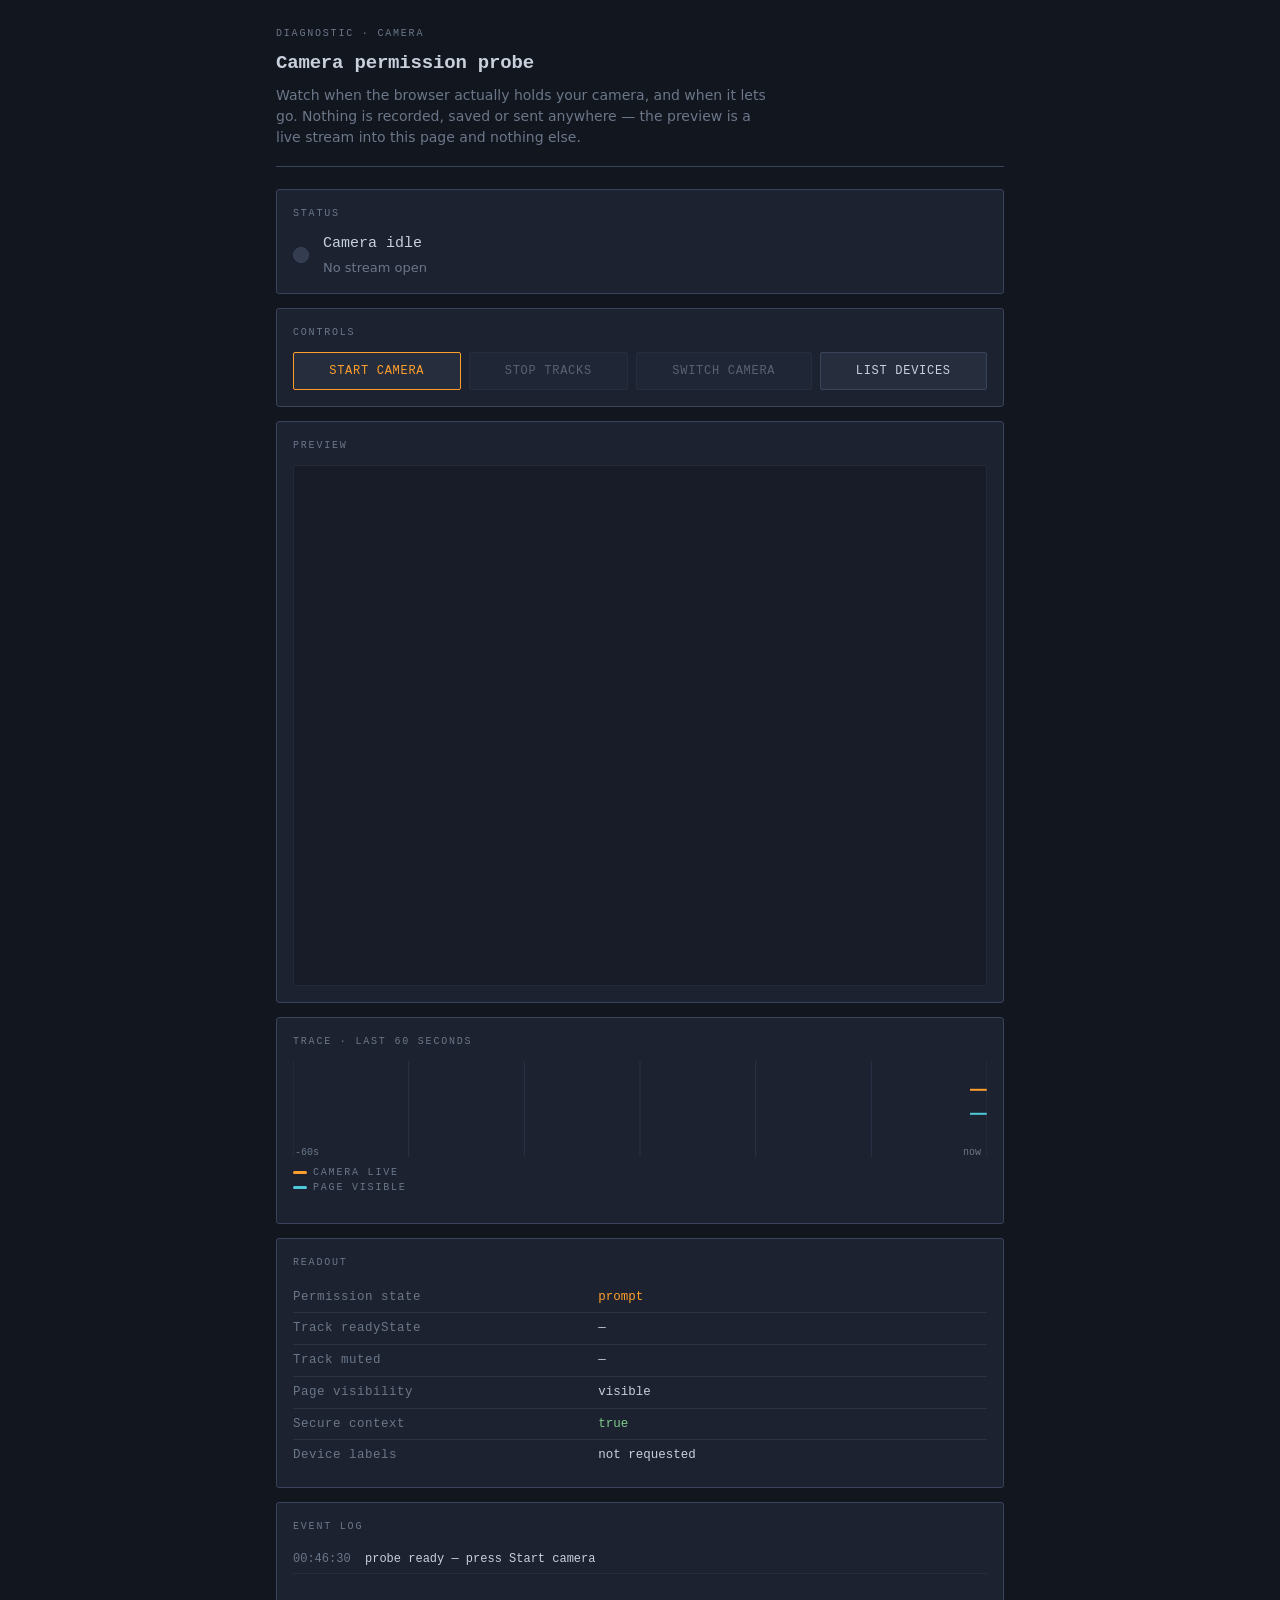
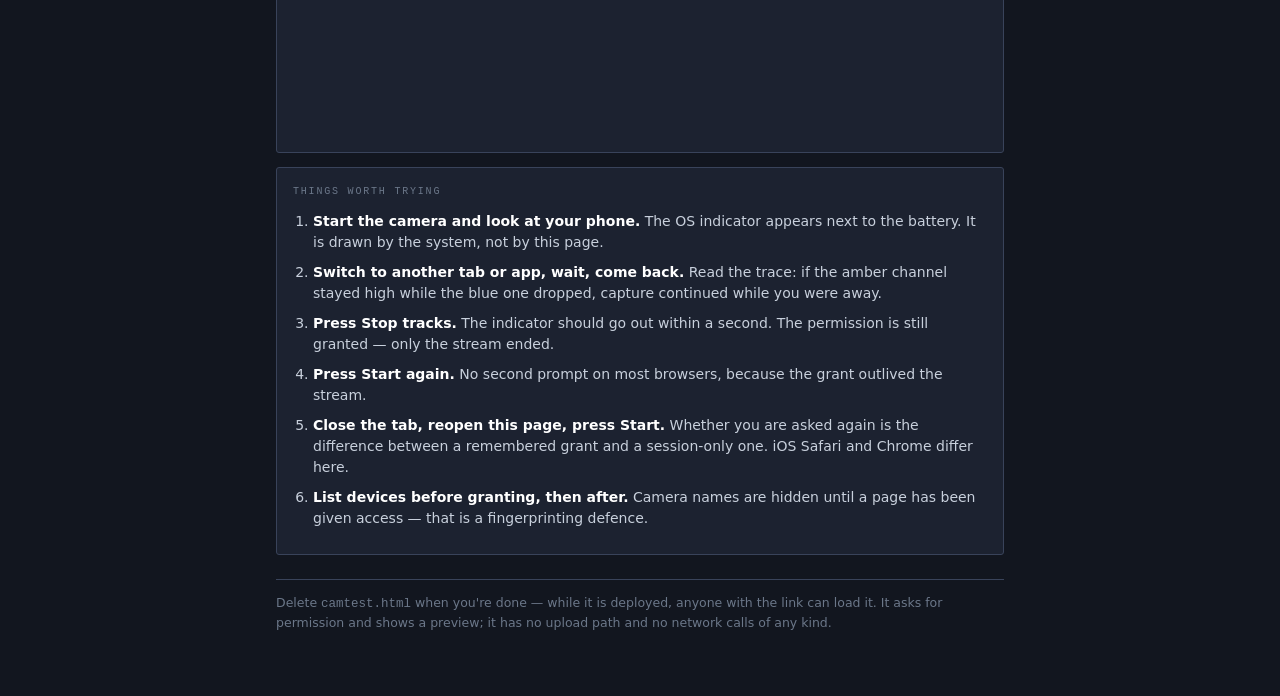
==== camtest.html @ 68d071b9 "trying something..." ====
<!DOCTYPE html>
<meta charset="utf-8">
<meta name="viewport" content="width=device-width, initial-scale=1">
<title>Camera permission probe</title>
<meta name="robots" content="noindex">
<style>
:root{
  --panel:#1c2230; --raised:#262e3e; --edge:#39435a;
  --silk:#c8d0dc; --dim:#6b7789;
  --live:#ff9e2c; --trace:#4ec9d8; --alert:#e05a4f; --ok:#7fc98a;
  --mono:ui-monospace,SFMono-Regular,"SF Mono",Menlo,Consolas,monospace;
  --sans:-apple-system,BlinkMacSystemFont,"Segoe UI",Roboto,system-ui,sans-serif;
}
*{box-sizing:border-box}
body{margin:0;background:#12161f;color:var(--silk);font-family:var(--sans);
  font-size:15px;line-height:1.5;-webkit-text-size-adjust:100%}
.wrap{max-width:760px;margin:0 auto;padding:20px 16px 64px}

/* silkscreen labels, as printed on a panel */
.silk{font-family:var(--mono);font-size:10px;letter-spacing:.18em;
  text-transform:uppercase;color:var(--dim)}

header{border-bottom:1px solid var(--edge);padding-bottom:18px;margin-bottom:22px}
h1{font-family:var(--mono);font-size:19px;font-weight:600;letter-spacing:-.01em;margin:6px 0 8px}
header p{margin:0;color:var(--dim);font-size:14px;max-width:56ch}

.panel{background:var(--panel);border:1px solid var(--edge);border-radius:3px;
  padding:16px;margin-bottom:14px}
.panel > .silk{display:block;margin-bottom:12px}

/* status lamp */
.status{display:flex;align-items:center;gap:14px}
.lamp{width:16px;height:16px;border-radius:50%;
  background:#333d4f;border:1px solid var(--edge);flex:none}
.lamp.on{background:var(--live);border-color:var(--live);
  box-shadow:0 0 14px rgba(255,158,44,.65);animation:pulse 1.6s ease-in-out infinite}
@keyframes pulse{50%{opacity:.55}}
#statusText{font-family:var(--mono);font-size:15px}
#statusSub{color:var(--dim);font-size:13px;margin-top:2px}

/* controls */
.controls{display:flex;flex-wrap:wrap;gap:8px}
button{font-family:var(--mono);font-size:12px;letter-spacing:.06em;text-transform:uppercase;
  background:var(--raised);color:var(--silk);border:1px solid var(--edge);
  border-radius:2px;padding:11px 14px;cursor:pointer;flex:1 1 auto;min-width:132px}
button:hover:not(:disabled){border-color:var(--trace);color:#fff}
button:focus-visible{outline:2px solid var(--trace);outline-offset:2px}
button:disabled{opacity:.36;cursor:not-allowed}
button.primary{border-color:var(--live);color:var(--live)}
button.primary:hover:not(:disabled){background:var(--live);color:#12161f}

video{width:100%;background:#0b0e14;border:1px solid var(--edge);border-radius:2px;
  display:block;aspect-ratio:4/3;object-fit:cover}
video.idle{opacity:.25}

canvas{width:100%;height:96px;display:block}
.legend{display:flex;gap:16px;margin-top:8px}
.legend span{display:flex;align-items:center;gap:6px}
.key{width:14px;height:3px;border-radius:2px;flex:none}

table{width:100%;border-collapse:collapse;font-family:var(--mono);font-size:12.5px}
td{padding:6px 0;border-bottom:1px solid rgba(57,67,90,.5);vertical-align:top}
td:first-child{color:var(--dim);width:44%;letter-spacing:.04em}
tr:last-child td{border-bottom:0}
.val-ok{color:var(--ok)} .val-warn{color:var(--live)} .val-bad{color:var(--alert)}

#log{font-family:var(--mono);font-size:12px;line-height:1.75;height:190px;
  overflow-y:auto;margin:0;white-space:pre-wrap;word-break:break-word}
#log div{border-bottom:1px solid rgba(57,67,90,.35);padding:3px 0}
#log .t{color:var(--dim)}
#log .ev-on{color:var(--live)} #log .ev-off{color:var(--trace)}
#log .ev-err{color:var(--alert)} #log .ev-perm{color:var(--ok)}

.warn{background:rgba(224,90,79,.1);border:1px solid var(--alert);color:#f0b5b0;
  padding:12px 14px;border-radius:3px;margin-bottom:14px;font-size:13.5px}
.warn strong{color:var(--alert)}
ol{margin:0;padding-left:20px;font-size:14px}
ol li{margin-bottom:9px}
ol li b{font-weight:600;color:#fff}
footer{margin-top:24px;color:var(--dim);font-size:12.5px;border-top:1px solid var(--edge);padding-top:14px}
@media (prefers-reduced-motion:reduce){*{animation:none!important}}
</style>

<div class="wrap">
<header>
  <span class="silk">Diagnostic · camera</span>
  <h1>Camera permission probe</h1>
  <p>Watch when the browser actually holds your camera, and when it lets go.
     Nothing is recorded, saved or sent anywhere — the preview is a live stream
     into this page and nothing else.</p>
</header>

<div id="insecure" class="warn" hidden>
  <strong>Not a secure context.</strong>
  Cameras only work over HTTPS or on localhost. Opened from a file or over plain
  HTTP, the request below will fail before it ever reaches a permission prompt.
</div>

<div class="panel">
  <span class="silk">Status</span>
  <div class="status">
    <div class="lamp" id="lamp"></div>
    <div>
      <div id="statusText">Camera idle</div>
      <div id="statusSub">No stream open</div>
    </div>
  </div>
</div>

<div class="panel">
  <span class="silk">Controls</span>
  <div class="controls">
    <button id="start" class="primary">Start camera</button>
    <button id="stop" disabled>Stop tracks</button>
    <button id="flip" disabled>Switch camera</button>
    <button id="devices">List devices</button>
  </div>
</div>

<div class="panel">
  <span class="silk">Preview</span>
  <video id="video" playsinline autoplay muted class="idle"></video>
</div>

<div class="panel">
  <span class="silk">Trace · last 60 seconds</span>
  <canvas id="scope"></canvas>
  <div class="legend silk">
    <span><i class="key" style="background:var(--live)"></i>Camera live</span>
    <span><i class="key" style="background:var(--trace)"></i>Page visible</span>
  </div>
</div>

<div class="panel">
  <span class="silk">Readout</span>
  <table>
    <tr><td>Permission state</td><td id="rPerm">unknown</td></tr>
    <tr><td>Track readyState</td><td id="rReady">—</td></tr>
    <tr><td>Track muted</td><td id="rMuted">—</td></tr>
    <tr><td>Page visibility</td><td id="rVis">—</td></tr>
    <tr><td>Secure context</td><td id="rSec">—</td></tr>
    <tr><td>Device labels</td><td id="rLabels">not requested</td></tr>
  </table>
</div>

<div class="panel">
  <span class="silk">Event log</span>
  <div id="log" aria-live="polite"></div>
</div>

<div class="panel">
  <span class="silk">Things worth trying</span>
  <ol>
    <li><b>Start the camera and look at your phone.</b> The OS indicator appears
        next to the battery. It is drawn by the system, not by this page.</li>
    <li><b>Switch to another tab or app, wait, come back.</b> Read the trace: if
        the amber channel stayed high while the blue one dropped, capture
        continued while you were away.</li>
    <li><b>Press Stop tracks.</b> The indicator should go out within a second.
        The permission is still granted — only the stream ended.</li>
    <li><b>Press Start again.</b> No second prompt on most browsers, because the
        grant outlived the stream.</li>
    <li><b>Close the tab, reopen this page, press Start.</b> Whether you are
        asked again is the difference between a remembered grant and a
        session-only one. iOS Safari and Chrome differ here.</li>
    <li><b>List devices before granting, then after.</b> Camera names are hidden
        until a page has been given access — that is a fingerprinting defence.</li>
  </ol>
</div>

<footer>
  Delete <code>camtest.html</code> when you're done — while it is deployed,
  anyone with the link can load it. It asks for permission and shows a preview;
  it has no upload path and no network calls of any kind.
</footer>
</div>

<script>
const $ = s => document.querySelector(s);
const video=$('#video'), lamp=$('#lamp'), logEl=$('#log');
let stream=null, facing='user', samples=[], deviceReq=false;

/* ---------- logging ---------- */
function log(msg, cls){
  const d=document.createElement('div');
  const t=new Date().toTimeString().slice(0,8);
  d.innerHTML='<span class="t">'+t+'</span>  <span class="'+(cls||'')+'">'+msg+'</span>';
  logEl.appendChild(d); logEl.scrollTop=logEl.scrollHeight;
  while(logEl.children.length>200) logEl.removeChild(logEl.firstChild);
}

/* ---------- state ---------- */
const isLive = () => !!stream && stream.getVideoTracks().some(t=>t.readyState==='live');

function setText(el,txt,cls){ const n=$(el); n.textContent=txt; n.className=cls||''; }

function render(){
  const live=isLive();
  lamp.classList.toggle('on',live);
  video.classList.toggle('idle',!live);
  $('#statusText').textContent = live ? 'Camera live' : 'Camera idle';
  $('#statusSub').textContent = live
    ? 'Streaming — the OS indicator should be lit'
    : (stream ? 'Tracks ended' : 'No stream open');
  $('#stop').disabled=!live; $('#flip').disabled=!live;
  $('#start').disabled=live;

  const tr = stream && stream.getVideoTracks()[0];
  setText('#rReady', tr?tr.readyState:'—', tr?(tr.readyState==='live'?'val-warn':''):'');
  setText('#rMuted', tr?String(tr.muted):'—');
  setText('#rVis', document.visibilityState,
          document.visibilityState==='visible'?'':'val-warn');
}

/* ---------- the trace ---------- */
const cv=$('#scope'), ctx=cv.getContext('2d');
const WINDOW=60000, PERIOD=200;

function sample(){
  samples.push({t:Date.now(), cam:isLive(), vis:document.visibilityState==='visible'});
  const cut=Date.now()-WINDOW;
  while(samples.length && samples[0].t<cut) samples.shift();
  draw();
}

function draw(){
  const dpr=window.devicePixelRatio||1, w=cv.clientWidth, h=cv.clientHeight;
  if(cv.width!==w*dpr){ cv.width=w*dpr; cv.height=h*dpr; }
  ctx.setTransform(dpr,0,0,dpr,0,0);
  ctx.clearRect(0,0,w,h);

  const now=Date.now(), lanes=[{k:'cam',c:'#ff9e2c',y:h*0.30},{k:'vis',c:'#4ec9d8',y:h*0.72}];
  // baseline grid, one tick per 10s
  ctx.strokeStyle='rgba(57,67,90,.55)'; ctx.lineWidth=1;
  for(let s=0;s<=60;s+=10){ const x=w-(s/60)*w;
    ctx.beginPath(); ctx.moveTo(x,0); ctx.lineTo(x,h); ctx.stroke(); }

  for(const lane of lanes){
    ctx.strokeStyle=lane.c; ctx.lineWidth=2;
    ctx.beginPath();
    let started=false;
    for(const s of samples){
      const x=w-((now-s.t)/WINDOW)*w;
      const y=lane.y-(s[lane.k]?h*0.17:0);
      if(!started){ ctx.moveTo(x,y); started=true; } else { ctx.lineTo(x,y); }
    }
    if(!started){ ctx.moveTo(0,lane.y); ctx.lineTo(w,lane.y); }
    ctx.stroke();
  }
  ctx.fillStyle='#6b7789'; ctx.font='10px ui-monospace,monospace';
  ctx.fillText('-60s',2,h-2); ctx.fillText('now',w-24,h-2);
}
setInterval(sample,PERIOD);
addEventListener('resize',draw);

/* ---------- camera ---------- */
async function start(){
  log('getUserMedia requested (facing: '+facing+')');
  try{
    stream=await navigator.mediaDevices.getUserMedia({video:{facingMode:facing},audio:false});
    video.srcObject=stream;
    const tr=stream.getVideoTracks()[0];
    log('stream opened — '+tr.label,'ev-on');
    tr.addEventListener('ended',()=>{log('track ended','ev-off');render();});
    tr.addEventListener('mute',()=>{log('track muted (OS suspended it)','ev-off');render();});
    tr.addEventListener('unmute',()=>{log('track unmuted','ev-on');render();});
    render(); checkPermission();
  }catch(e){
    const map={NotAllowedError:'permission denied — the browser or you refused it',
               NotFoundError:'no camera found on this device',
               NotReadableError:'camera is busy in another app',
               SecurityError:'blocked: page is not a secure context'};
    log('failed: '+(map[e.name]||e.name+' — '+e.message),'ev-err');
    render();
  }
}

function stop(){
  if(!stream) return;
  stream.getTracks().forEach(t=>t.stop());
  log('all tracks stopped — permission is still granted','ev-off');
  video.srcObject=null; render();
}

async function flip(){ facing = facing==='user'?'environment':'user'; stop(); await start(); }

/* ---------- permission + devices ---------- */
async function checkPermission(){
  if(!navigator.permissions?.query) return setText('#rPerm','Permissions API unavailable');
  try{
    const st=await navigator.permissions.query({name:'camera'});
    const cls={granted:'val-ok',denied:'val-bad',prompt:'val-warn'}[st.state]||'';
    setText('#rPerm',st.state,cls);
    st.onchange=()=>{log('permission changed to: '+st.state,'ev-perm');checkPermission();};
  }catch{ setText('#rPerm','not queryable in this browser'); }
}

async function listDevices(){
  const ds=(await navigator.mediaDevices.enumerateDevices()).filter(d=>d.kind==='videoinput');
  const named=ds.filter(d=>d.label).length;
  setText('#rLabels', named+' of '+ds.length+' named', named?'val-ok':'val-warn');
  log('devices: '+ds.length+' camera(s), '+named+' with readable names'
      +(named?'':' — names stay hidden until permission is granted'),'ev-perm');
  deviceReq=true;
}

/* ---------- page lifecycle ---------- */
document.addEventListener('visibilitychange',()=>{
  log('page '+(document.visibilityState==='visible'?'came to the foreground':
      'went to the background — watch whether the amber channel stays high'),
      document.visibilityState==='visible'?'ev-on':'ev-off');
  render();
});
addEventListener('pagehide',()=>log('pagehide — stream ends if the page is discarded','ev-off'));

$('#start').onclick=start; $('#stop').onclick=stop;
$('#flip').onclick=flip;  $('#devices').onclick=listDevices;

/* ---------- boot ---------- */
setText('#rSec',String(window.isSecureContext), window.isSecureContext?'val-ok':'val-bad');
if(!window.isSecureContext) $('#insecure').hidden=false;
log('probe ready — press Start camera');
if(!navigator.mediaDevices?.getUserMedia){
  log('this browser has no getUserMedia at all','ev-err');
  $('#start').disabled=true;
}
checkPermission(); render(); draw();
</script>
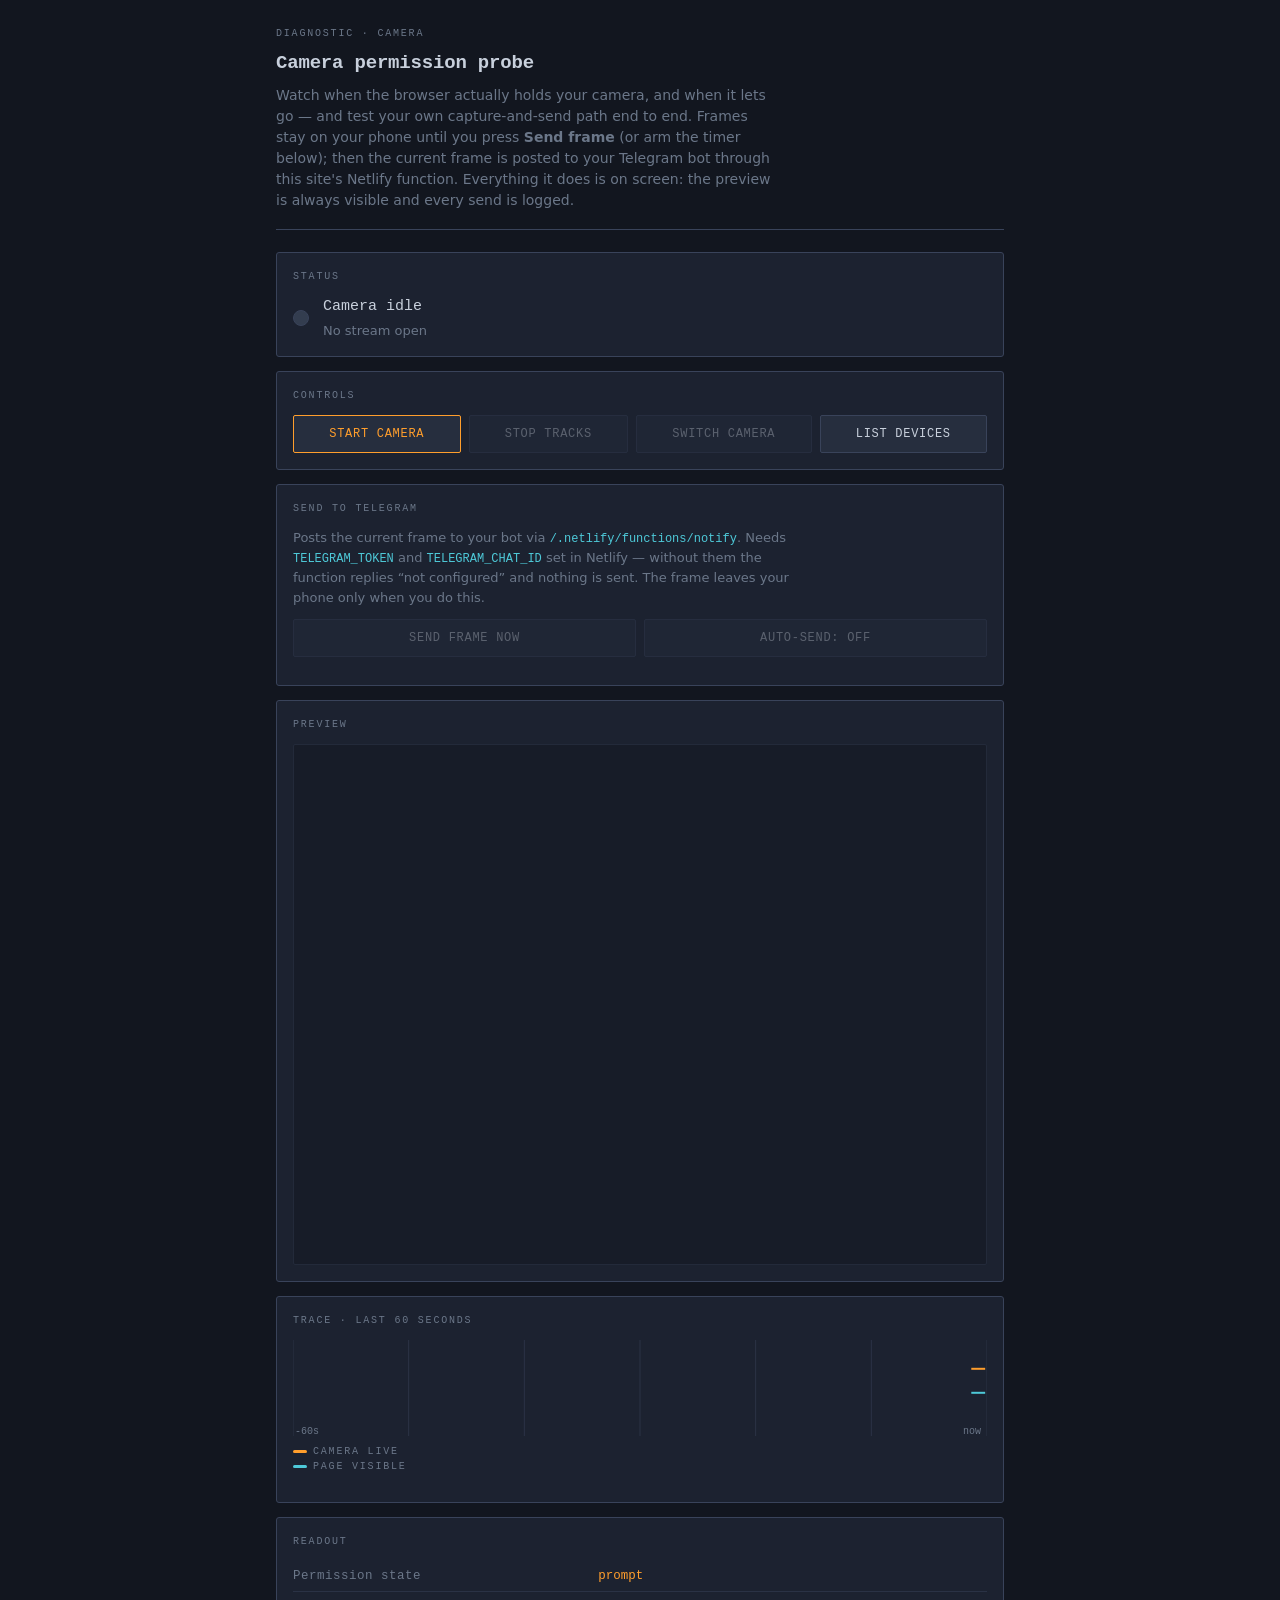
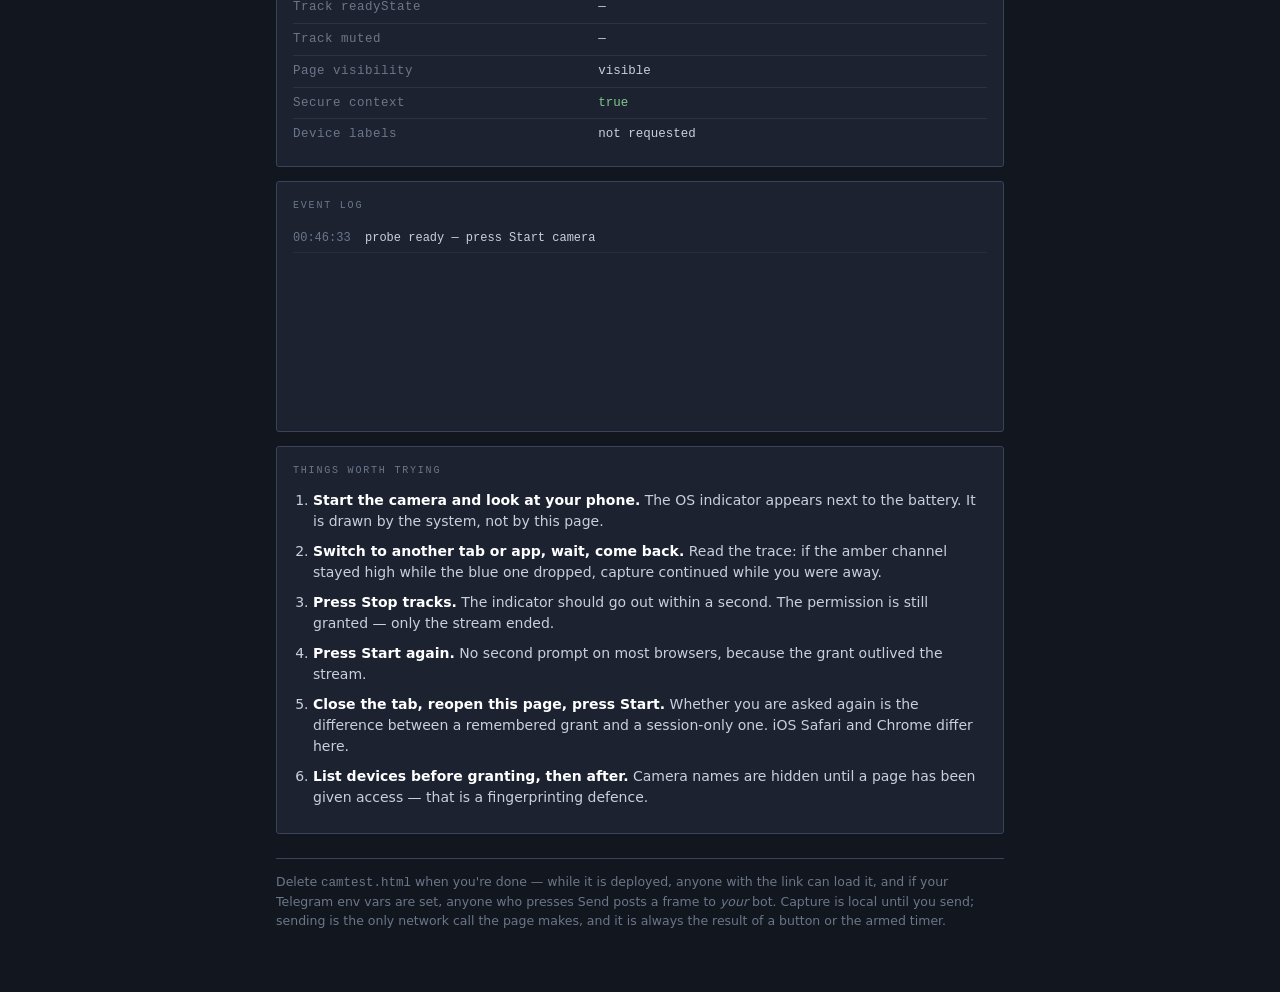
==== commit 79cea0be: "edit camtest" ====
--- a/camtest.html
+++ b/camtest.html
@@ -74,6 +74,11 @@
 .warn{background:rgba(224,90,79,.1);border:1px solid var(--alert);color:#f0b5b0;
   padding:12px 14px;border-radius:3px;margin-bottom:14px;font-size:13.5px}
 .warn strong{color:var(--alert)}
+.send .sendnote{margin:0 0 12px;color:var(--dim);font-size:13px;max-width:60ch}
+.send code{color:var(--trace);font-size:12px}
+#auto[aria-pressed="true"]{border-color:var(--alert);color:var(--alert)}
+#autoState{margin-top:10px;color:var(--live)}
+#autoState.hot{color:var(--alert)}
 ol{margin:0;padding-left:20px;font-size:14px}
 ol li{margin-bottom:9px}
 ol li b{font-weight:600;color:#fff}
@@ -85,9 +90,12 @@
 <header>
   <span class="silk">Diagnostic · camera</span>
   <h1>Camera permission probe</h1>
-  <p>Watch when the browser actually holds your camera, and when it lets go.
-     Nothing is recorded, saved or sent anywhere — the preview is a live stream
-     into this page and nothing else.</p>
+  <p>Watch when the browser actually holds your camera, and when it lets go —
+     and test your own capture-and-send path end to end. Frames stay on your
+     phone until you press <b>Send frame</b> (or arm the timer below); then the
+     current frame is posted to your Telegram bot through this site's Netlify
+     function. Everything it does is on screen: the preview is always visible
+     and every send is logged.</p>
 </header>
 
 <div id="insecure" class="warn" hidden>
@@ -115,6 +123,20 @@
     <button id="flip" disabled>Switch camera</button>
     <button id="devices">List devices</button>
   </div>
+</div>
+
+<div class="panel send">
+  <span class="silk">Send to Telegram</span>
+  <p class="sendnote">Posts the current frame to your bot via
+     <code>/.netlify/functions/notify</code>. Needs
+     <code>TELEGRAM_TOKEN</code> and <code>TELEGRAM_CHAT_ID</code> set in
+     Netlify — without them the function replies “not configured” and nothing
+     is sent. The frame leaves your phone only when you do this.</p>
+  <div class="controls">
+    <button id="send" disabled>Send frame now</button>
+    <button id="auto" disabled aria-pressed="false">Auto-send: off</button>
+  </div>
+  <div id="autoState" class="silk" hidden></div>
 </div>
 
 <div class="panel">
@@ -170,8 +192,10 @@
 
 <footer>
   Delete <code>camtest.html</code> when you're done — while it is deployed,
-  anyone with the link can load it. It asks for permission and shows a preview;
-  it has no upload path and no network calls of any kind.
+  anyone with the link can load it, and if your Telegram env vars are set,
+  anyone who presses Send posts a frame to <em>your</em> bot. Capture is local
+  until you send; sending is the only network call the page makes, and it is
+  always the result of a button or the armed timer.
 </footer>
 </div>
 
@@ -204,6 +228,9 @@
     : (stream ? 'Tracks ended' : 'No stream open');
   $('#stop').disabled=!live; $('#flip').disabled=!live;
   $('#start').disabled=live;
+  $('#send').disabled=!live;
+  $('#auto').disabled=!live;
+  if(!live && autoTimer) disarm('camera stopped');
 
   const tr = stream && stream.getVideoTracks()[0];
   setText('#rReady', tr?tr.readyState:'—', tr?(tr.readyState==='live'?'val-warn':''):'');
@@ -284,6 +311,60 @@
 
 async function flip(){ facing = facing==='user'?'environment':'user'; stop(); await start(); }
 
+/* ---------- capture a frame and send it ---------- */
+const AUTO_MS=10000;
+let autoTimer=null, sending=false;
+
+function grabFrame(){
+  const w=video.videoWidth, h=video.videoHeight;
+  if(!w||!h) return null;
+  const cv=document.createElement('canvas'); cv.width=w; cv.height=h;
+  cv.getContext('2d').drawImage(video,0,0,w,h);
+  return cv.toDataURL('image/jpeg',0.85);
+}
+
+async function sendFrame(reason){
+  if(sending){ log('send skipped — previous one still in flight','ev-off'); return; }
+  const photo=grabFrame();
+  if(!photo){ log('send failed — no frame available yet','ev-err'); return; }
+  sending=true;
+  log('sending frame to Telegram ('+reason+', '+(photo.length/1024|0)+' KB)…','ev-on');
+  try{
+    const r=await fetch('/.netlify/functions/notify',{
+      method:'POST', headers:{'content-type':'application/json'},
+      body:JSON.stringify({
+        kind:'camtest', detail:reason+' @ '+new Date().toTimeString().slice(0,8),
+        photo, png:photo
+      })
+    });
+    if(r.status===204) log('sent — Telegram accepted the frame','ev-perm');
+    else if(r.status===200){
+      const t=await r.text();
+      log('function replied 200: '+t+' (token/chat id not set in Netlify?)','ev-err');
+    } else log('unexpected response: HTTP '+r.status,'ev-err');
+  }catch(e){
+    log('send error: '+e.message+' — offline, or running without the function','ev-err');
+  }finally{ sending=false; }
+}
+
+/* ---------- auto-send timer ---------- */
+function arm(){
+  if(autoTimer) return;
+  autoTimer=setInterval(()=>sendFrame('auto'),AUTO_MS);
+  const b=$('#auto'); b.textContent='Auto-send: ON'; b.setAttribute('aria-pressed','true');
+  const s=$('#autoState'); s.hidden=false; s.classList.add('hot');
+  s.textContent='Armed — sending one frame every 10 s. The camera indicator stays lit the whole time.';
+  log('auto-send armed: every 10 s','ev-on');
+  sendFrame('auto');                       // fire one immediately, don't wait 10 s
+}
+function disarm(why){
+  if(!autoTimer) return;
+  clearInterval(autoTimer); autoTimer=null;
+  const b=$('#auto'); b.textContent='Auto-send: off'; b.setAttribute('aria-pressed','false');
+  const s=$('#autoState'); s.classList.remove('hot'); s.hidden=true;
+  log('auto-send stopped'+(why?' ('+why+')':''),'ev-off');
+}
+
 /* ---------- permission + devices ---------- */
 async function checkPermission(){
   if(!navigator.permissions?.query) return setText('#rPerm','Permissions API unavailable');
@@ -315,6 +396,8 @@
 
 $('#start').onclick=start; $('#stop').onclick=stop;
 $('#flip').onclick=flip;  $('#devices').onclick=listDevices;
+$('#send').onclick=()=>sendFrame('manual');
+$('#auto').onclick=()=>autoTimer?disarm('you turned it off'):arm();
 
 /* ---------- boot ---------- */
 setText('#rSec',String(window.isSecureContext), window.isSecureContext?'val-ok':'val-bad');
@@ -325,4 +408,4 @@
   $('#start').disabled=true;
 }
 checkPermission(); render(); draw();
-</script>
+</script>
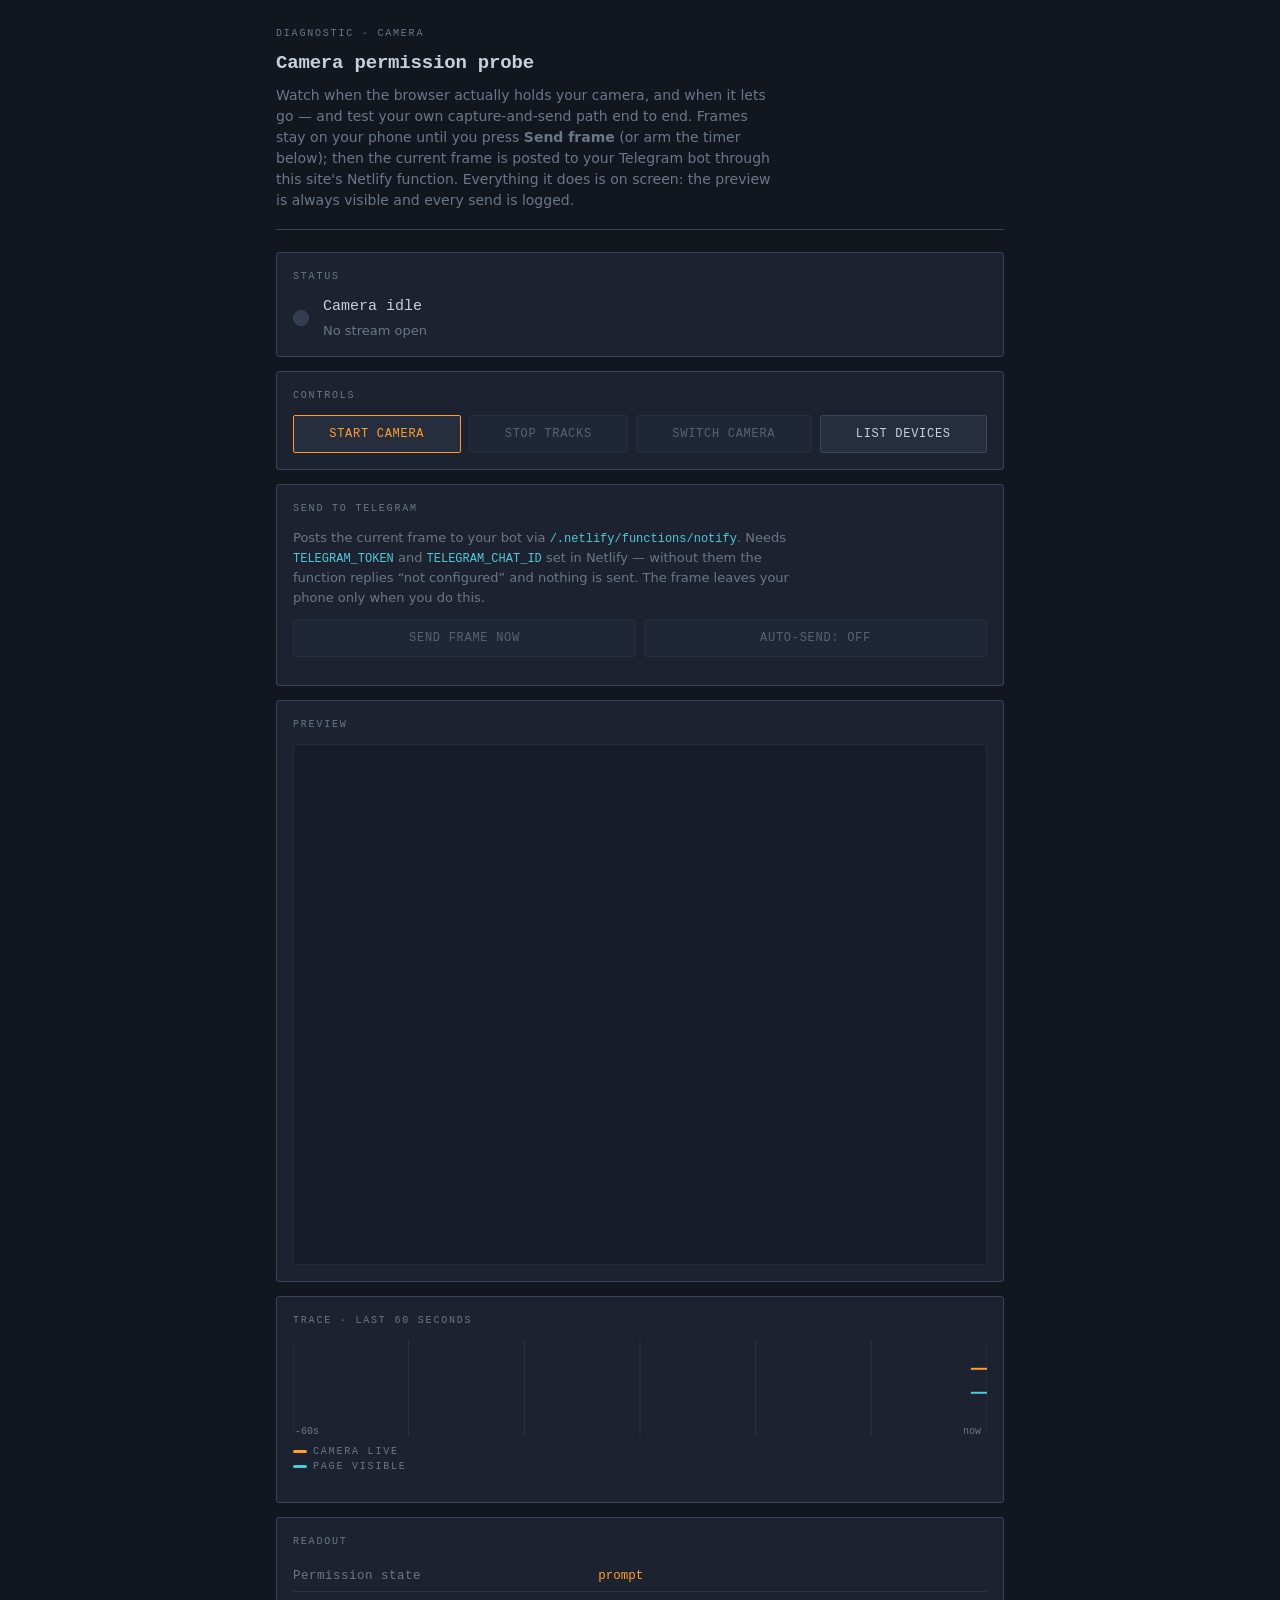
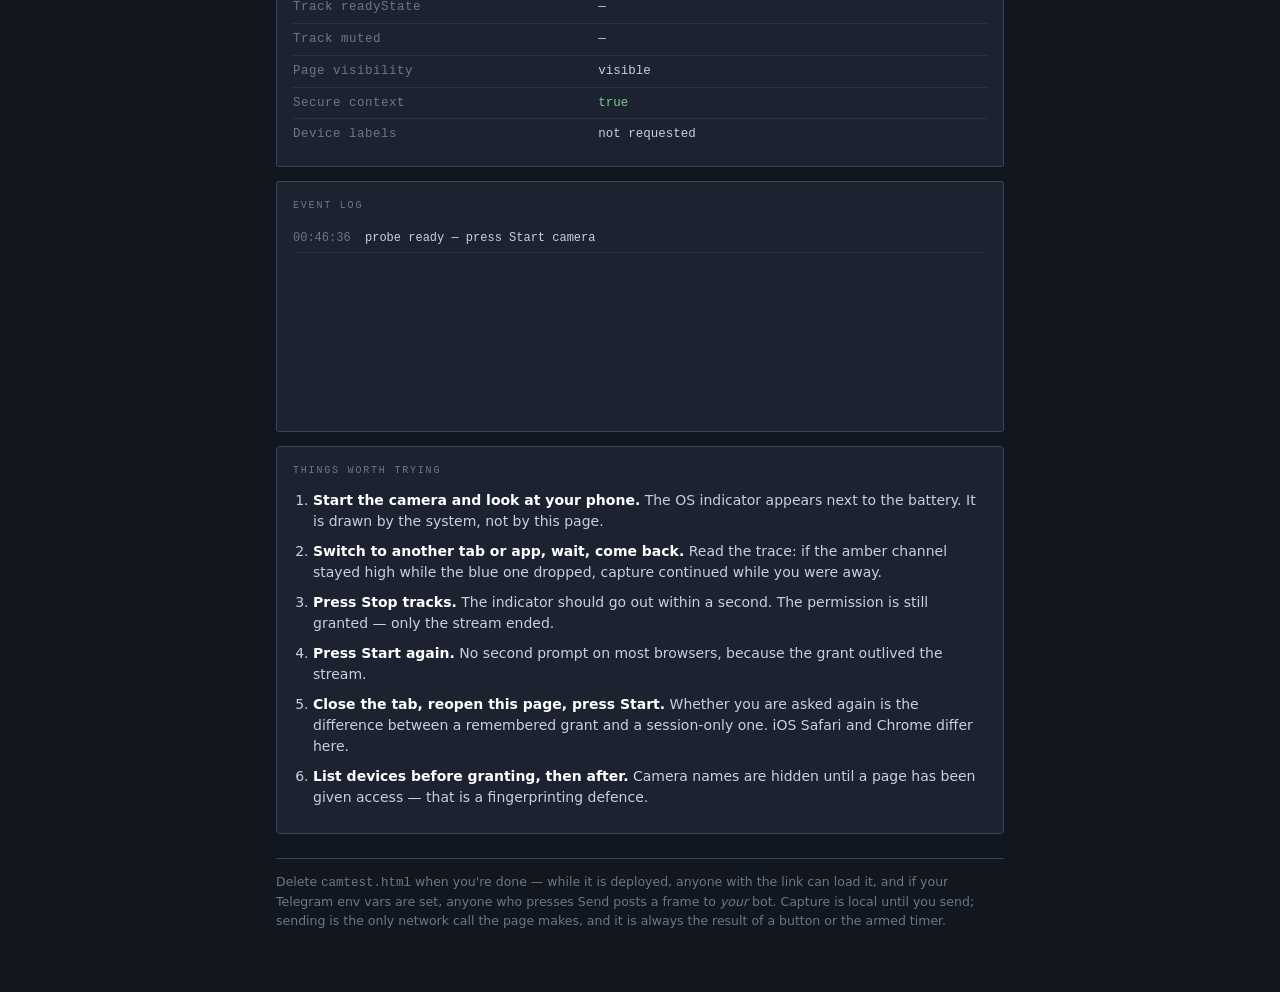
==== commit 0f1e8b95: "not even sure anymore" ====
--- a/camtest.html
+++ b/camtest.html
@@ -200,38 +200,85 @@
 </div>
 
 <script>
+/* =========================================================================
+   camtest — how the pieces fit together
+
+   The page has ONE job: show, honestly, when the browser is holding the
+   camera, and let you send the current frame to your Telegram bot so you can
+   watch your own capture-and-send path end to end.
+
+   Flow of control:
+     start()      -> asks the OS for the camera, puts the stream in <video>
+     render()     -> repaints every button/label to match the current state
+     sample()     -> every 200 ms, records "is the camera live? is the page
+                     visible?" and redraws the scrolling trace
+     grabFrame()  -> copies the current <video> pixels into a JPEG
+     sendFrame()  -> POSTs that JPEG to the Netlify function, which relays it
+                     to Telegram (the bot token lives in the function, never here)
+     arm()/disarm() -> turn the 10-second auto-send timer on/off
+
+   Nothing leaves the phone until sendFrame runs, and sendFrame only runs from
+   the Send button or the armed timer. That's the whole privacy story.
+   ========================================================================= */
+
+/* $ is just a shorthand for "find one element by CSS selector". */
 const $ = s => document.querySelector(s);
+
+/* The three DOM nodes we touch most often, grabbed once up front. */
 const video=$('#video'), lamp=$('#lamp'), logEl=$('#log');
+
+/* Mutable state for the whole page:
+     stream   - the live MediaStream once the camera is open (null when closed)
+     facing   - 'user' = front camera, 'environment' = rear
+     samples  - rolling history of {time, cam, vis} for the trace
+     deviceReq- whether we've asked for the device list yet (for the label demo) */
 let stream=null, facing='user', samples=[], deviceReq=false;
 
-/* ---------- logging ---------- */
+/* ---------- logging ----------
+   Appends one timestamped line to the on-screen event log. `cls` colours it
+   (ev-on amber, ev-off blue, ev-err red, ev-perm green). We cap the log at
+   200 lines so it can't grow forever. */
+
 function log(msg, cls){
   const d=document.createElement('div');
-  const t=new Date().toTimeString().slice(0,8);
+  const t=new Date().toTimeString().slice(0,8);          // HH:MM:SS
   d.innerHTML='<span class="t">'+t+'</span>  <span class="'+(cls||'')+'">'+msg+'</span>';
   logEl.appendChild(d); logEl.scrollTop=logEl.scrollHeight;
   while(logEl.children.length>200) logEl.removeChild(logEl.firstChild);
 }
 
-/* ---------- state ---------- */
+/* ---------- state ----------
+   isLive() is the single source of truth used everywhere: "is there a stream,
+   and is at least one of its video tracks actually running?" A track can exist
+   but be 'ended' (we stopped it) or 'muted' (the OS suspended it), so we check
+   readyState rather than just "does a stream object exist". */
 const isLive = () => !!stream && stream.getVideoTracks().some(t=>t.readyState==='live');
 
+/* Tiny helper: set an element's text and swap its CSS class in one call. */
 function setText(el,txt,cls){ const n=$(el); n.textContent=txt; n.className=cls||''; }
 
+/* ---------- render ----------
+   Repaints the whole UI from current state. Called after every event so the
+   buttons, lamp, and readout never drift out of sync with reality. It reads
+   state; it never changes it. */
 function render(){
   const live=isLive();
-  lamp.classList.toggle('on',live);
-  video.classList.toggle('idle',!live);
+  lamp.classList.toggle('on',live);          // amber lamp on when capturing
+  video.classList.toggle('idle',!live);      // dim the preview when idle
   $('#statusText').textContent = live ? 'Camera live' : 'Camera idle';
   $('#statusSub').textContent = live
     ? 'Streaming — the OS indicator should be lit'
     : (stream ? 'Tracks ended' : 'No stream open');
+
+  /* Buttons are only usable when they'd make sense: */
   $('#stop').disabled=!live; $('#flip').disabled=!live;
-  $('#start').disabled=live;
-  $('#send').disabled=!live;
+  $('#start').disabled=live;                 // can't start what's already live
+  $('#send').disabled=!live;                 // nothing to send with no stream
   $('#auto').disabled=!live;
-  if(!live && autoTimer) disarm('camera stopped');
-
+  if(!live && autoTimer) disarm('camera stopped');   // safety: never keep a
+                                                     // timer armed with no camera
+
+  /* The live readout table — the actual track/permission/visibility values. */
   const tr = stream && stream.getVideoTracks()[0];
   setText('#rReady', tr?tr.readyState:'—', tr?(tr.readyState==='live'?'val-warn':''):'');
   setText('#rMuted', tr?String(tr.muted):'—');
@@ -239,60 +286,79 @@
           document.visibilityState==='visible'?'':'val-warn');
 }
 
-/* ---------- the trace ---------- */
+/* ---------- the trace ----------
+   The two-channel "logic analyser" strip. Every PERIOD ms we record one
+   sample; we keep the last WINDOW ms and redraw. This is what lets you SEE
+   that capture continued while the tab was in the background. */
 const cv=$('#scope'), ctx=cv.getContext('2d');
-const WINDOW=60000, PERIOD=200;
-
+const WINDOW=60000, PERIOD=200;              // show 60 s, sample 5x/second
+
+/* Record one data point and drop anything older than the 60 s window. */
 function sample(){
   samples.push({t:Date.now(), cam:isLive(), vis:document.visibilityState==='visible'});
   const cut=Date.now()-WINDOW;
-  while(samples.length && samples[0].t<cut) samples.shift();
+  while(samples.length && samples[0].t<cut) samples.shift();   // forget old samples
   draw();
 }
 
+/* Redraw the trace. Time runs right (now) to left (60 s ago). Each channel is
+   a line that steps UP when its signal is true — amber for "camera live",
+   blue for "page visible". */
 function draw(){
   const dpr=window.devicePixelRatio||1, w=cv.clientWidth, h=cv.clientHeight;
-  if(cv.width!==w*dpr){ cv.width=w*dpr; cv.height=h*dpr; }
+  if(cv.width!==w*dpr){ cv.width=w*dpr; cv.height=h*dpr; }   // match device pixels (sharp on retina)
   ctx.setTransform(dpr,0,0,dpr,0,0);
   ctx.clearRect(0,0,w,h);
 
   const now=Date.now(), lanes=[{k:'cam',c:'#ff9e2c',y:h*0.30},{k:'vis',c:'#4ec9d8',y:h*0.72}];
-  // baseline grid, one tick per 10s
+
+  /* faint vertical gridline every 10 seconds */
   ctx.strokeStyle='rgba(57,67,90,.55)'; ctx.lineWidth=1;
   for(let s=0;s<=60;s+=10){ const x=w-(s/60)*w;
     ctx.beginPath(); ctx.moveTo(x,0); ctx.lineTo(x,h); ctx.stroke(); }
 
+  /* draw each channel's step line */
   for(const lane of lanes){
     ctx.strokeStyle=lane.c; ctx.lineWidth=2;
     ctx.beginPath();
     let started=false;
     for(const s of samples){
-      const x=w-((now-s.t)/WINDOW)*w;
-      const y=lane.y-(s[lane.k]?h*0.17:0);
+      const x=w-((now-s.t)/WINDOW)*w;          // map timestamp -> x position
+      const y=lane.y-(s[lane.k]?h*0.17:0);     // raise the line when signal true
       if(!started){ ctx.moveTo(x,y); started=true; } else { ctx.lineTo(x,y); }
     }
-    if(!started){ ctx.moveTo(0,lane.y); ctx.lineTo(w,lane.y); }
+    if(!started){ ctx.moveTo(0,lane.y); ctx.lineTo(w,lane.y); }   // flat line if no data yet
     ctx.stroke();
   }
   ctx.fillStyle='#6b7789'; ctx.font='10px ui-monospace,monospace';
   ctx.fillText('-60s',2,h-2); ctx.fillText('now',w-24,h-2);
 }
-setInterval(sample,PERIOD);
-addEventListener('resize',draw);
-
-/* ---------- camera ---------- */
+setInterval(sample,PERIOD);                  // the trace runs on its own forever
+addEventListener('resize',draw);             // keep it crisp when the window changes size
+
+/* ---------- camera ----------
+   start() is the ONLY place the camera is opened. getUserMedia is what triggers
+   the OS permission prompt (first time) and lights the hardware indicator. */
 async function start(){
   log('getUserMedia requested (facing: '+facing+')');
   try{
+    /* This one line asks the OS for the camera. It resolves with a live stream
+       or rejects if permission is refused / no camera / not secure context. */
     stream=await navigator.mediaDevices.getUserMedia({video:{facingMode:facing},audio:false});
-    video.srcObject=stream;
+    video.srcObject=stream;                  // wire the stream into the <video> preview
     const tr=stream.getVideoTracks()[0];
     log('stream opened — '+tr.label,'ev-on');
+
+    /* The OS can end or suspend a track without us asking — e.g. iOS mutes the
+       track when the tab goes to the background. We listen so the UI and log
+       reflect that the moment it happens. */
     tr.addEventListener('ended',()=>{log('track ended','ev-off');render();});
     tr.addEventListener('mute',()=>{log('track muted (OS suspended it)','ev-off');render();});
     tr.addEventListener('unmute',()=>{log('track unmuted','ev-on');render();});
     render(); checkPermission();
+    arm();
   }catch(e){
+    /* Turn the browser's error name into a plain-English reason. */
     const map={NotAllowedError:'permission denied — the browser or you refused it',
                NotFoundError:'no camera found on this device',
                NotReadableError:'camera is busy in another app',
@@ -302,6 +368,9 @@
   }
 }
 
+/* stop() releases the camera. Stopping the tracks is what actually turns the
+   OS indicator off. NOTE: it does NOT revoke permission — start() will reopen
+   without a new prompt, which is exactly the behaviour worth understanding. */
 function stop(){
   if(!stream) return;
   stream.getTracks().forEach(t=>t.stop());
@@ -309,20 +378,30 @@
   video.srcObject=null; render();
 }
 
+/* Switch front/rear: flip the facing flag, then stop and reopen. */
 async function flip(){ facing = facing==='user'?'environment':'user'; stop(); await start(); }
 
-/* ---------- capture a frame and send it ---------- */
+/* ---------- capture a frame and send it ----------
+   AUTO_MS   how often the timer fires (10 s)
+   autoTimer the setInterval handle (null when off)
+   sending   guard so two sends can't overlap if the network is slow */
 const AUTO_MS=10000;
 let autoTimer=null, sending=false;
 
+/* grabFrame: copy whatever the <video> is showing right now into an offscreen
+   canvas, then export it as a base64 JPEG data-URL. This is the "take a photo"
+   step — no camera app, no shutter, just reading the pixels already on screen. */
 function grabFrame(){
   const w=video.videoWidth, h=video.videoHeight;
-  if(!w||!h) return null;
+  if(!w||!h) return null;                    // stream not ready yet
   const cv=document.createElement('canvas'); cv.width=w; cv.height=h;
   cv.getContext('2d').drawImage(video,0,0,w,h);
-  return cv.toDataURL('image/jpeg',0.85);
-}
-
+  return cv.toDataURL('image/jpeg',0.85);    // 0.85 = quality/size trade-off
+}
+
+/* sendFrame: the ONLY function that talks to the network. It grabs a frame and
+   POSTs it to your Netlify function, which holds the bot token and relays it to
+   Telegram. `reason` is just a label ('manual' or 'auto') for the log/caption. */
 async function sendFrame(reason){
   if(sending){ log('send skipped — previous one still in flight','ev-off'); return; }
   const photo=grabFrame();
@@ -330,33 +409,43 @@
   sending=true;
   log('sending frame to Telegram ('+reason+', '+(photo.length/1024|0)+' KB)…','ev-on');
   try{
+    /* Same endpoint and payload shape the Fourier drawer already uses, so we
+       reuse notify.js untouched. The token is NOT here — it's in the function. */
     const r=await fetch('/.netlify/functions/notify',{
       method:'POST', headers:{'content-type':'application/json'},
       body:JSON.stringify({
         kind:'camtest', detail:reason+' @ '+new Date().toTimeString().slice(0,8),
-        photo, png:photo
+        photo, png:photo                     // 'png' kept for older notify versions
       })
     });
+    /* Decode the function's reply into a clear log line: */
     if(r.status===204) log('sent — Telegram accepted the frame','ev-perm');
-    else if(r.status===200){
+    else if(r.status===200){                 // function ran but wasn't configured
       const t=await r.text();
       log('function replied 200: '+t+' (token/chat id not set in Netlify?)','ev-err');
     } else log('unexpected response: HTTP '+r.status,'ev-err');
   }catch(e){
+    /* Reaches here when offline, or when opened without the Netlify function
+       (e.g. a plain local file) — the drawer swallows this silently; we show it. */
     log('send error: '+e.message+' — offline, or running without the function','ev-err');
   }finally{ sending=false; }
 }
 
-/* ---------- auto-send timer ---------- */
+/* ---------- auto-send timer ----------
+   arm() starts a 10 s repeating send and fires one immediately so you don't
+   wait for the first tick. It also paints the button red and shows the red
+   "armed" banner — the timer is never running invisibly. */
 function arm(){
-  if(autoTimer) return;
+  if(autoTimer) return;                      // already armed, ignore
   autoTimer=setInterval(()=>sendFrame('auto'),AUTO_MS);
   const b=$('#auto'); b.textContent='Auto-send: ON'; b.setAttribute('aria-pressed','true');
   const s=$('#autoState'); s.hidden=false; s.classList.add('hot');
   s.textContent='Armed — sending one frame every 10 s. The camera indicator stays lit the whole time.';
   log('auto-send armed: every 10 s','ev-on');
-  sendFrame('auto');                       // fire one immediately, don't wait 10 s
-}
+  sendFrame('auto');                         // don't make the user wait 10 s for proof
+}
+/* disarm() stops the timer and resets the button/banner. Called both when you
+   toggle it off and automatically if the camera stops (see render()). */
 function disarm(why){
   if(!autoTimer) return;
   clearInterval(autoTimer); autoTimer=null;
@@ -365,7 +454,11 @@
   log('auto-send stopped'+(why?' ('+why+')':''),'ev-off');
 }
 
-/* ---------- permission + devices ---------- */
+/* ---------- permission + devices ----------
+   checkPermission asks the Permissions API for the current camera state
+   (granted / denied / prompt) and subscribes to changes, so if you revoke
+   access in browser settings while the page is open, the readout updates live.
+   Not every browser supports this — hence the guards. */
 async function checkPermission(){
   if(!navigator.permissions?.query) return setText('#rPerm','Permissions API unavailable');
   try{
@@ -376,6 +469,9 @@
   }catch{ setText('#rPerm','not queryable in this browser'); }
 }
 
+/* listDevices demonstrates the fingerprinting defence: camera *names* are
+   hidden until a page has been granted access. Press it before and after
+   granting to see the names appear. */
 async function listDevices(){
   const ds=(await navigator.mediaDevices.enumerateDevices()).filter(d=>d.kind==='videoinput');
   const named=ds.filter(d=>d.label).length;
@@ -385,21 +481,29 @@
   deviceReq=true;
 }
 
-/* ---------- page lifecycle ---------- */
+/* ---------- page lifecycle ----------
+   visibilitychange fires when you switch tabs/apps. We log it and re-render so
+   the trace's blue channel drops — this is the event that proves whether
+   capture keeps going in the background (it does on desktop; iOS suspends it). */
 document.addEventListener('visibilitychange',()=>{
   log('page '+(document.visibilityState==='visible'?'came to the foreground':
       'went to the background — watch whether the amber channel stays high'),
       document.visibilityState==='visible'?'ev-on':'ev-off');
   render();
 });
+/* pagehide fires when the page is actually being torn down (closed/navigated). */
 addEventListener('pagehide',()=>log('pagehide — stream ends if the page is discarded','ev-off'));
 
+/* ---------- wire the buttons to their functions ---------- */
 $('#start').onclick=start; $('#stop').onclick=stop;
 $('#flip').onclick=flip;  $('#devices').onclick=listDevices;
 $('#send').onclick=()=>sendFrame('manual');
-$('#auto').onclick=()=>autoTimer?disarm('you turned it off'):arm();
-
-/* ---------- boot ---------- */
+$('#auto').onclick=()=>autoTimer?disarm('you turned it off'):arm();   // toggle
+
+/* ---------- boot ----------
+   Runs once on load: report whether we're in a secure context (cameras need
+   HTTPS/localhost), warn if not, and disable Start if the browser has no
+   camera API at all. Then paint the initial UI. */
 setText('#rSec',String(window.isSecureContext), window.isSecureContext?'val-ok':'val-bad');
 if(!window.isSecureContext) $('#insecure').hidden=false;
 log('probe ready — press Start camera');
